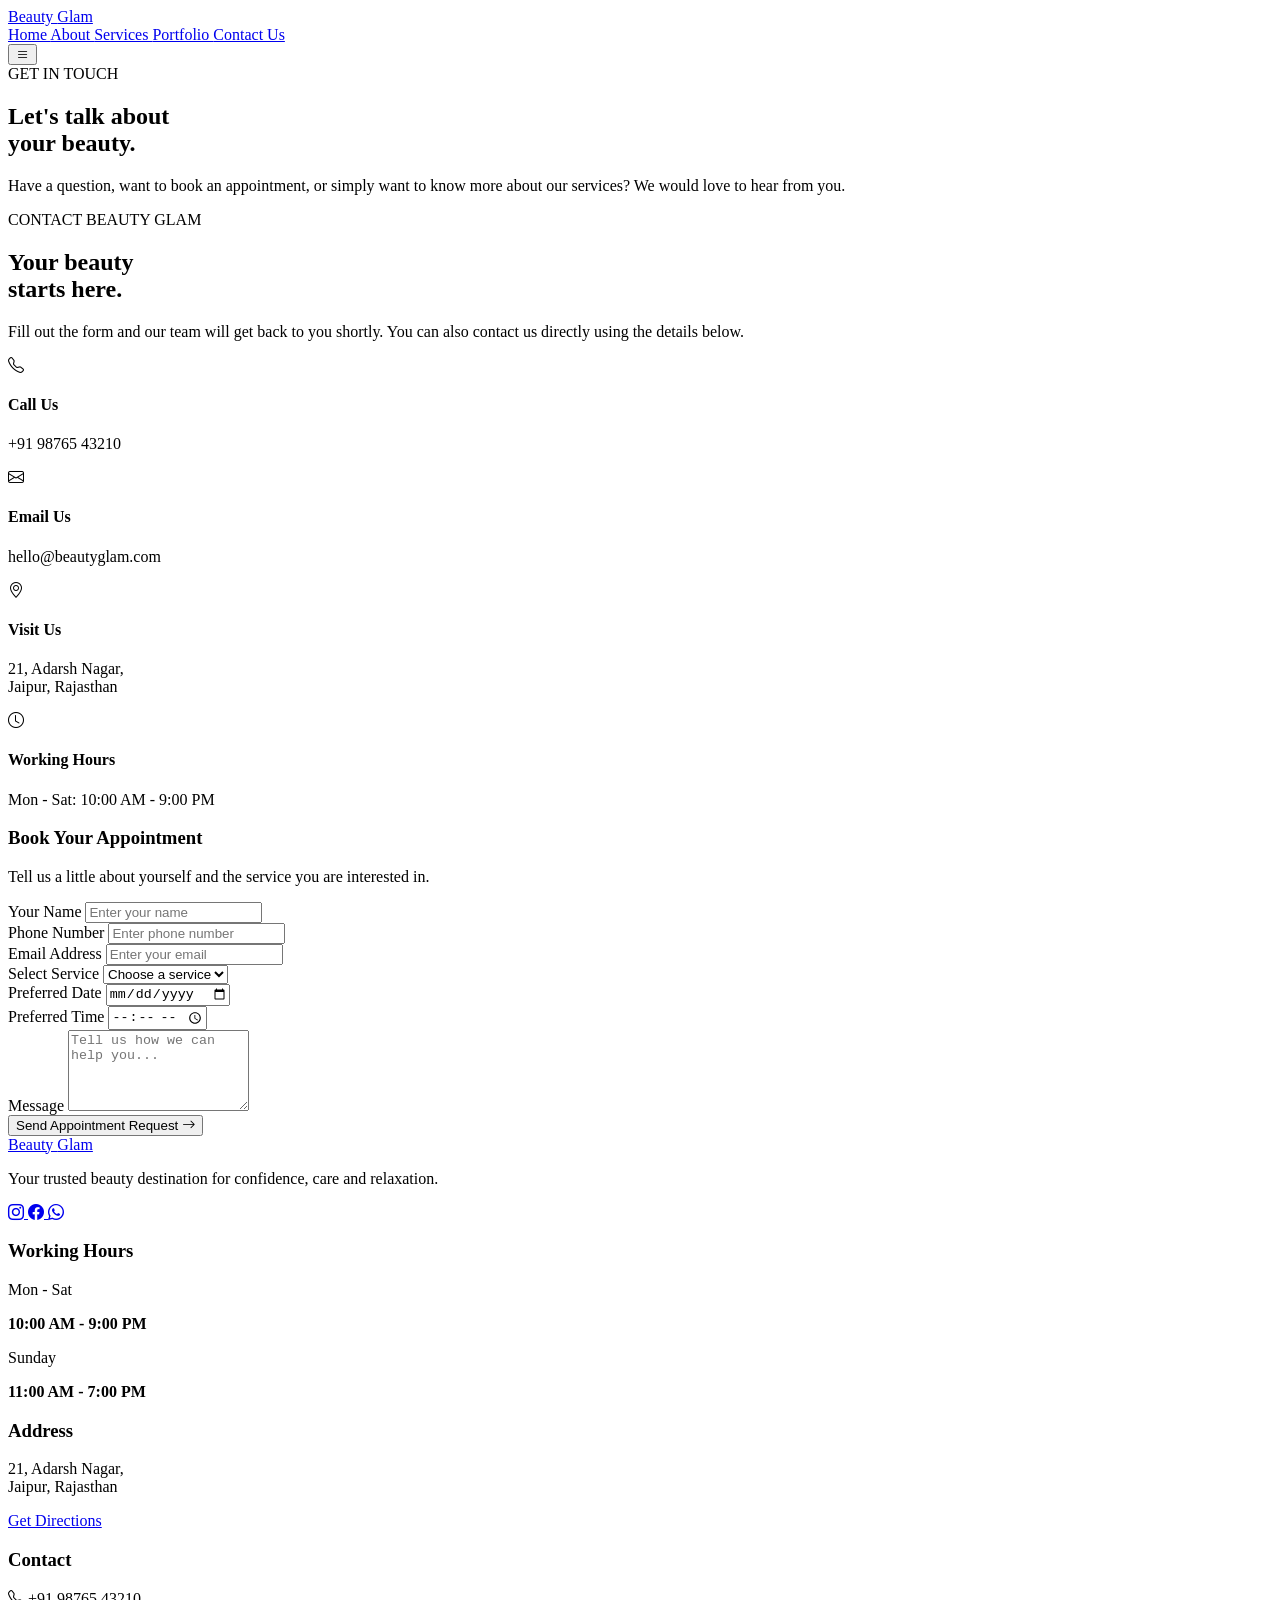
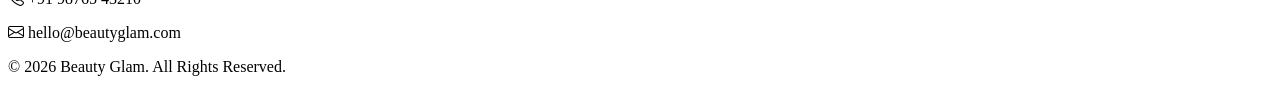
==== contact.html @ 262d93ad "Add files via upload" ====
<!DOCTYPE html>
<html lang="en">

<head>

    <meta charset="UTF-8">

    <meta name="viewport" content="width=device-width, initial-scale=1.0">

    <title>Contact Us | Beauty Glam</title>

    <!-- Google Fonts -->
    <link rel="preconnect" href="https://fonts.googleapis.com">
    <link rel="preconnect" href="https://fonts.gstatic.com" crossorigin>

    <link
        href="https://fonts.googleapis.com/css2?family=DM+Serif+Display&family=Poppins:wght@300;400;500;600;700&display=swap"
        rel="stylesheet">

    <!-- Bootstrap Icons -->
    <link
        rel="stylesheet"
        href="https://cdn.jsdelivr.net/npm/bootstrap-icons@1.11.3/font/bootstrap-icons.min.css">

    <!-- Main CSS -->
    <link rel="stylesheet" href="./css/style.css">

</head>

<body>


<!-- =========================================
     HEADER / NAVBAR
========================================= -->

<header class="navbar">

    <div class="container nav-container">

        <!-- Logo -->

        <a href="index.html" class="logo">
            Beauty <span>Glam</span>
        </a>


        <!-- Navigation -->

        <nav class="nav-menu">

            <a href="index.html">
                Home
            </a>

            <a href="index.html#about">
                About
            </a>

            <a href="index.html#services">
                Services
            </a>

            <a href="index.html#portfolio">
                Portfolio
            </a>

            <a href="contact.html" class="contact-btn active-contact">
                Contact Us
            </a>

        </nav>


        <!-- Mobile Menu Icon -->

        <button class="menu-btn">

            <i class="bi bi-list"></i>

        </button>

    </div>

</header>



<!-- =========================================
     CONTACT HERO
========================================= -->

<section class="contact-page-hero">

    <div class="container">

        <span class="section-label">
            GET IN TOUCH
        </span>

        <h1>
            Let's talk about<br>
            <span>your beauty.</span>
        </h1>

        <p>
            Have a question, want to book an appointment,
            or simply want to know more about our services?
            We would love to hear from you.
        </p>

    </div>

</section>



<!-- =========================================
     CONTACT FORM SECTION
========================================= -->

<section class="contact-form-section">

    <div class="container contact-container">


        <!-- ===============================
             LEFT CONTENT
        ================================ -->

        <div class="contact-info">

            <span class="section-label">
                CONTACT BEAUTY GLAM
            </span>

            <h2>
                Your beauty<br>
                <span>starts here.</span>
            </h2>

            <p>
                Fill out the form and our team will get
                back to you shortly. You can also contact
                us directly using the details below.
            </p>


            <!-- Phone -->

            <div class="contact-details">

                <div class="contact-detail">

                    <div class="detail-icon">

                        <i class="bi bi-telephone"></i>

                    </div>

                    <div>

                        <h4>
                            Call Us
                        </h4>

                        <p>
                            +91 98765 43210
                        </p>

                    </div>

                </div>


                <!-- Email -->

                <div class="contact-detail">

                    <div class="detail-icon">

                        <i class="bi bi-envelope"></i>

                    </div>

                    <div>

                        <h4>
                            Email Us
                        </h4>

                        <p>
                            hello@beautyglam.com
                        </p>

                    </div>

                </div>


                <!-- Address -->

                <div class="contact-detail">

                    <div class="detail-icon">

                        <i class="bi bi-geo-alt"></i>

                    </div>

                    <div>

                        <h4>
                            Visit Us
                        </h4>

                        <p>
                            21, Adarsh Nagar,<br>
                            Jaipur, Rajasthan
                        </p>

                    </div>

                </div>


                <!-- Working Hours -->

                <div class="contact-detail">

                    <div class="detail-icon">

                        <i class="bi bi-clock"></i>

                    </div>

                    <div>

                        <h4>
                            Working Hours
                        </h4>

                        <p>
                            Mon - Sat: 10:00 AM - 9:00 PM
                        </p>

                    </div>

                </div>

            </div>

        </div>



        <!-- ===============================
             CONTACT FORM
        ================================ -->

        <div class="contact-form-box">

            <h3>
                Book Your Appointment
            </h3>

            <p>
                Tell us a little about yourself and
                the service you are interested in.
            </p>


            <form>


                <!-- Name + Phone -->

                <div class="form-row">

                    <div class="form-group">

                        <label for="name">
                            Your Name
                        </label>

                        <input
                            type="text"
                            id="name"
                            placeholder="Enter your name"
                            required>

                    </div>


                    <div class="form-group">

                        <label for="phone">
                            Phone Number
                        </label>

                        <input
                            type="tel"
                            id="phone"
                            placeholder="Enter phone number"
                            required>

                    </div>

                </div>


                <!-- Email -->

                <div class="form-group">

                    <label for="email">
                        Email Address
                    </label>

                    <input
                        type="email"
                        id="email"
                        placeholder="Enter your email"
                        required>

                </div>


                <!-- Service -->

                <div class="form-group">

                    <label for="service">
                        Select Service
                    </label>

                    <select id="service" required>

                        <option value="">
                            Choose a service
                        </option>

                        <option value="facial">
                            Facial
                        </option>

                        <option value="makeup">
                            Makeup
                        </option>

                        <option value="lashes">
                            Lashes & Brows
                        </option>

                        <option value="hair">
                            Hair Styling
                        </option>

                        <option value="bridal">
                            Bridal Makeup
                        </option>

                        <option value="other">
                            Other
                        </option>

                    </select>

                </div>


                <!-- Date -->

                <div class="form-row">

                    <div class="form-group">

                        <label for="date">
                            Preferred Date
                        </label>

                        <input
                            type="date"
                            id="date">

                    </div>


                    <div class="form-group">

                        <label for="time">
                            Preferred Time
                        </label>

                        <input
                            type="time"
                            id="time">

                    </div>

                </div>


                <!-- Message -->

                <div class="form-group">

                    <label for="message">
                        Message
                    </label>

                    <textarea
                        id="message"
                        rows="5"
                        placeholder="Tell us how we can help you..."></textarea>

                </div>


                <!-- Submit -->

                <button
                    type="submit"
                    class="form-submit">

                    Send Appointment Request

                    <i class="bi bi-arrow-right"></i>

                </button>

            </form>

        </div>

    </div>

</section>



<!-- =========================================
     FOOTER
========================================= -->

<footer class="footer">

    <div class="container footer-grid">


        <!-- Brand -->

        <div class="footer-brand">

            <a href="index.html" class="logo">
                Beauty <span>Glam</span>
            </a>

            <p>
                Your trusted beauty destination for
                confidence, care and relaxation.
            </p>


            <div class="social-icons">

                <a href="#">
                    <i class="bi bi-instagram"></i>
                </a>

                <a href="#">
                    <i class="bi bi-facebook"></i>
                </a>

                <a href="#">
                    <i class="bi bi-whatsapp"></i>
                </a>

            </div>

        </div>


        <!-- Working Hours -->

        <div class="footer-column">

            <h3>
                Working Hours
            </h3>

            <p>
                Mon - Sat
            </p>

            <strong>
                10:00 AM - 9:00 PM
            </strong>

            <p>
                Sunday
            </p>

            <strong>
                11:00 AM - 7:00 PM
            </strong>

        </div>


        <!-- Address -->

        <div class="footer-column">

            <h3>
                Address
            </h3>

            <p>
                21, Adarsh Nagar,<br>
                Jaipur, Rajasthan
            </p>

            <a href="#">
                Get Directions
            </a>

        </div>


        <!-- Contact -->

        <div class="footer-column">

            <h3>
                Contact
            </h3>

            <p>
                <i class="bi bi-telephone"></i>
                +91 98765 43210
            </p>

            <p>
                <i class="bi bi-envelope"></i>
                hello@beautyglam.com
            </p>

        </div>

    </div>


    <!-- Copyright -->

    <div class="footer-bottom">

        <div class="container">

            <p>
                © 2026 Beauty Glam. All Rights Reserved.
            </p>

        </div>

    </div>

</footer>


</body>

</html>
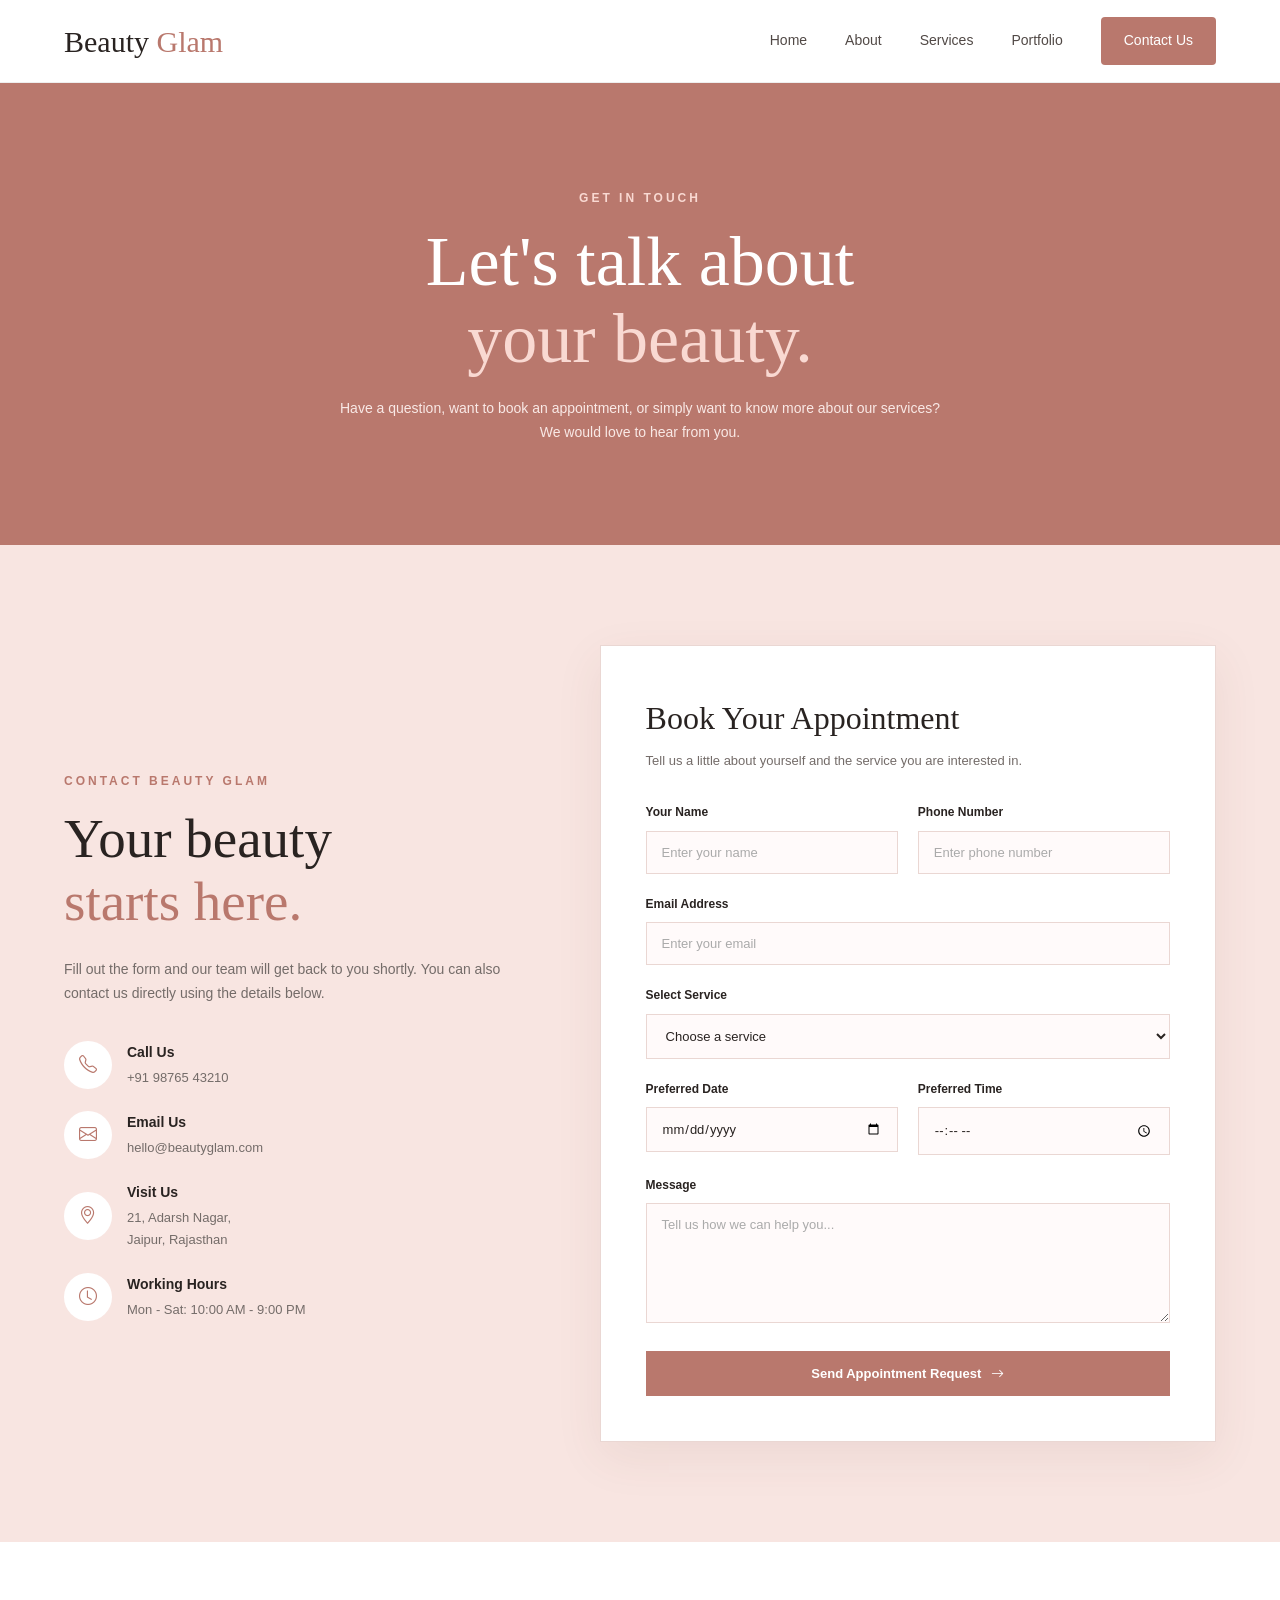
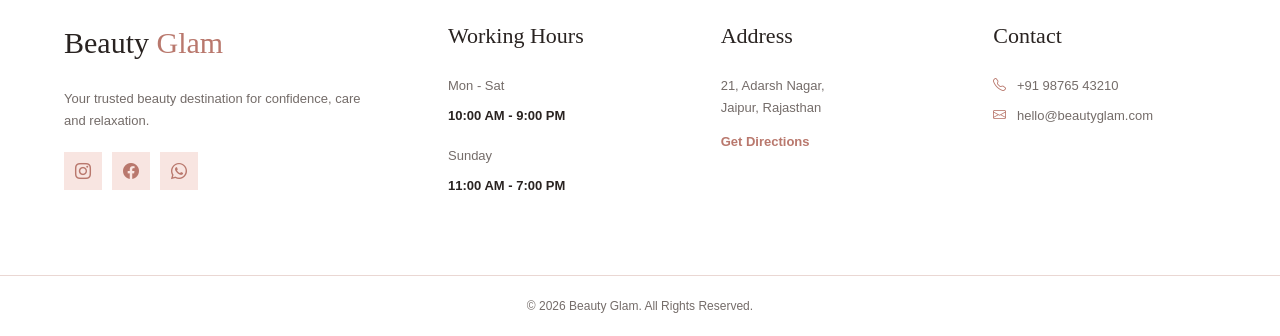
==== commit ae31ed69: "Fix HTML encoding issues in contact.html" ====
--- a/contact.html
+++ b/contact.html
@@ -23,7 +23,7 @@
         href="https://cdn.jsdelivr.net/npm/bootstrap-icons@1.11.3/font/bootstrap-icons.min.css">
 
     <!-- Main CSS -->
-    <link rel="stylesheet" href="./css/style.css">
+    <link rel="stylesheet" href="style.css">
 
 </head>
 
@@ -570,4 +570,4 @@
 
 </body>
 
-</html>+</html>
--- a/style.css
+++ b/style.css
@@ -0,0 +1,1629 @@
+/* =========================================
+   ROOT
+========================================= */
+
+:root {
+
+    --dark-peach: #b9786d;
+    --light-peach: #f8e5e1;
+    --soft-pink: #f9eeec;
+
+    --white: #ffffff;
+    --black: #292321;
+    --gray: #746c69;
+
+    --border: #ead7d3;
+
+    --heading-font: "DM Serif Display", serif;
+    --body-font: "Poppins", sans-serif;
+}
+
+
+/* =========================================
+   RESET
+========================================= */
+
+* {
+    margin: 0;
+    padding: 0;
+    box-sizing: border-box;
+}
+
+html {
+    scroll-behavior: smooth;
+}
+
+body {
+    font-family: var(--body-font);
+    color: var(--black);
+    background: var(--white);
+    line-height: 1.7;
+}
+
+img {
+    width: 100%;
+    display: block;
+}
+
+a {
+    text-decoration: none;
+    color: inherit;
+}
+
+button {
+    font-family: inherit;
+}
+
+
+/* =========================================
+   CONTAINER
+========================================= */
+
+.container {
+    width: min(1180px, 90%);
+    margin: auto;
+}
+
+
+/* =========================================
+   NAVBAR
+========================================= */
+
+.navbar {
+    background: var(--white);
+    border-bottom: 1px solid #eeeeee;
+    position: sticky;
+    top: 0;
+    z-index: 999;
+}
+
+.nav-container {
+    min-height: 82px;
+
+    display: flex;
+    align-items: center;
+    justify-content: space-between;
+}
+
+
+/* Logo */
+
+.logo {
+    font-family: var(--heading-font);
+    font-size: 30px;
+    color: var(--black);
+}
+
+.logo span {
+    color: var(--dark-peach);
+}
+
+
+/* Navigation */
+
+.nav-menu {
+    display: flex;
+    align-items: center;
+    gap: 38px;
+}
+
+.nav-menu > a {
+    font-size: 14px;
+    font-weight: 500;
+    color: #514946;
+    transition: 0.3s ease;
+}
+
+.nav-menu > a:hover,
+.nav-menu > a.active {
+    color: var(--dark-peach);
+}
+
+
+/* Contact */
+
+.contact-btn {
+    background: var(--dark-peach) !important;
+    color: var(--white) !important;
+
+    padding: 12px 23px;
+
+    border-radius: 4px;
+}
+
+.contact-btn:hover {
+    background: var(--black) !important;
+}
+
+
+/* Mobile menu */
+
+.menu-btn {
+    display: none;
+
+    border: none;
+    background: transparent;
+
+    font-size: 28px;
+    cursor: pointer;
+
+    color: var(--black);
+}
+
+
+/* =========================================
+   HERO
+========================================= */
+
+.hero {
+    background: var(--dark-peach);
+    color: var(--white);
+
+    min-height: 650px;
+
+    display: flex;
+    align-items: center;
+}
+
+.hero-container {
+
+    display: grid;
+    grid-template-columns: 1fr 0.85fr;
+
+    gap: 70px;
+
+    align-items: center;
+
+    padding: 80px 0;
+}
+
+
+.small-title,
+.section-label {
+
+    display: inline-block;
+
+    font-size: 12px;
+    font-weight: 600;
+
+    letter-spacing: 3px;
+    text-transform: uppercase;
+
+    margin-bottom: 15px;
+}
+
+
+.hero h1 {
+
+    font-family: var(--heading-font);
+
+    font-size: clamp(50px, 6vw, 78px);
+
+    font-weight: 400;
+
+    line-height: 1.08;
+
+    margin-bottom: 25px;
+}
+
+.hero h1 span {
+    color: #f9d9d2;
+}
+
+
+.hero p {
+
+    max-width: 520px;
+
+    color: #f9e9e6;
+
+    font-size: 16px;
+
+    margin-bottom: 35px;
+}
+
+
+/* Hero Image */
+
+.image-frame {
+
+    height: 500px;
+
+    overflow: hidden;
+
+    border-radius: 2px;
+
+    border: 5px solid rgba(232, 226, 229, 0.856);
+}
+
+.image-frame img {
+
+    height: 100%;
+
+    object-fit: cover;
+
+}
+
+
+/* =========================================
+   BUTTONS
+========================================= */
+
+.primary-btn {
+
+    display: inline-flex;
+
+    align-items: center;
+
+    gap: 12px;
+
+    padding: 14px 24px;
+
+    background: var(--white);
+
+    color: var(--dark-peach);
+
+    font-size: 13px;
+    font-weight: 600;
+
+    transition: 0.3s ease;
+}
+
+.primary-btn:hover {
+
+    background: var(--black);
+
+    color: var(--white);
+}
+
+
+.outline-btn {
+
+    display: inline-flex;
+
+    align-items: center;
+
+    justify-content: center;
+
+    padding: 13px 25px;
+
+    border: 1px solid var(--dark-peach);
+
+    color: var(--dark-peach);
+
+    font-size: 13px;
+
+    font-weight: 600;
+
+    transition: 0.3s ease;
+}
+
+.outline-btn:hover {
+
+    background: var(--dark-peach);
+
+    color: var(--white);
+}
+
+
+/* =========================================
+   GENERAL SECTION
+========================================= */
+
+.section-padding {
+    padding: 100px 0;
+}
+
+.section-heading {
+    text-align: center;
+
+    max-width: 650px;
+
+    margin: 0 auto 55px;
+}
+
+.section-heading .section-label {
+
+    color: var(--dark-peach);
+}
+
+.section-heading h2 {
+
+    font-family: var(--heading-font);
+
+    font-size: clamp(38px, 5vw, 55px);
+
+    font-weight: 400;
+
+    line-height: 1.15;
+
+    margin-bottom: 18px;
+}
+
+.section-heading h2 span {
+    color: var(--dark-peach);
+}
+
+.section-heading p {
+    color: var(--gray);
+}
+
+
+/* =========================================
+   ABOUT
+========================================= */
+
+.about {
+    background: var(--white);
+}
+
+.about-container {
+
+    display: grid;
+
+    grid-template-columns: 0.9fr 1fr;
+
+    gap: 80px;
+
+    align-items: center;
+}
+
+.about-image {
+
+    height: 530px;
+
+    overflow: hidden;
+}
+
+.about-image img {
+
+    height: 100%;
+
+    object-fit: cover;
+}
+
+.about-content .section-label {
+    color: var(--dark-peach);
+}
+
+.about-content h2 {
+
+    font-family: var(--heading-font);
+
+    font-size: 55px;
+
+    font-weight: 400;
+
+    line-height: 1.15;
+
+    margin-bottom: 25px;
+}
+
+.about-content h2 span {
+    color: var(--dark-peach);
+}
+
+.about-content p {
+
+    color: var(--gray);
+
+    margin-bottom: 18px;
+
+    max-width: 540px;
+}
+
+.about-content .outline-btn {
+    margin-top: 15px;
+}
+
+
+/* =========================================
+   SERVICES
+========================================= */
+
+.services {
+    background: var(--light-peach);
+}
+
+
+.services-grid {
+
+    display: grid;
+
+    grid-template-columns: repeat(3, 1fr);
+
+    gap: 25px;
+}
+
+
+.service-card {
+
+    background: var(--white);
+
+    transition: 0.35s ease;
+
+    border: 1px solid transparent;
+}
+
+.service-card:hover {
+
+    transform: translateY(-8px);
+
+    border-color: var(--dark-peach);
+}
+
+
+.service-image {
+
+    height: 250px;
+
+    overflow: hidden;
+    
+}
+
+.service-image img {
+
+    height: 100%;
+
+    object-fit: cover;
+
+    transition: 0.5s ease;
+}
+
+.service-card:hover .service-image img {
+    transform: scale(1.05);
+}
+
+
+.service-content {
+    padding: 30px;
+}
+
+
+.service-icon {
+
+    width: 45px;
+    height: 45px;
+
+    border-radius: 50%;
+
+    background: var(--light-peach);
+
+    color: var(--dark-peach);
+
+    display: flex;
+
+    align-items: center;
+    justify-content: center;
+
+    margin-bottom: 18px;
+}
+
+
+.service-content h3 {
+
+    font-family: var(--heading-font);
+
+    font-size: 28px;
+
+    font-weight: 400;
+
+    margin-bottom: 10px;
+}
+
+
+.service-content p {
+
+    color: var(--gray);
+
+    font-size: 14px;
+
+    margin-bottom: 18px;
+}
+
+
+.service-content a {
+
+    color: var(--dark-peach);
+
+    font-size: 13px;
+
+    font-weight: 600;
+}
+
+
+.service-content a i {
+    margin-left: 5px;
+}
+
+
+.services-button {
+    text-align: center;
+
+    margin-top: 50px;
+}
+
+
+/* =========================================
+   TESTIMONIALS
+========================================= */
+
+.testimonials {
+
+    background: var(--dark-peach);
+
+    color: var(--white);
+}
+
+
+.light-heading .section-label {
+    color: #f9d9d2;
+}
+
+.light-heading h2 span {
+    color: #f9d9d2;
+}
+
+.light-heading p {
+    color: #f9e9e6;
+}
+
+
+.testimonial-grid {
+
+    display: grid;
+
+    grid-template-columns: repeat(3, 1fr);
+
+    gap: 25px;
+}
+
+
+.testimonial-card {
+
+    background: rgba(255,255,255,0.12);
+
+    padding: 35px;
+
+    border: 1px solid rgba(255,255,255,0.15);
+
+    transition: 0.3s ease;
+}
+
+.testimonial-card:hover {
+    transform: translateY(-5px);
+}
+
+
+.stars {
+
+    color: #ffe2a8;
+
+    letter-spacing: 4px;
+
+    margin-bottom: 20px;
+}
+
+
+.testimonial-card > p {
+
+    font-size: 14px;
+
+    line-height: 1.9;
+
+    color: #fff5f3;
+
+    margin-bottom: 25px;
+}
+
+
+.client {
+
+    display: flex;
+
+    align-items: center;
+
+    gap: 14px;
+}
+
+
+.client-avatar {
+
+    width: 45px;
+    height: 45px;
+
+    border-radius: 50%;
+
+    background: var(--white);
+
+    color: var(--dark-peach);
+
+    display: flex;
+
+    align-items: center;
+    justify-content: center;
+
+    font-weight: 600;
+}
+
+
+.client h4 {
+
+    font-size: 14px;
+
+    font-weight: 600;
+}
+
+.client span {
+
+    font-size: 11px;
+
+    color: #f9d9d2;
+}
+
+
+/* =========================================
+   WHY US
+========================================= */
+
+.why-us {
+    background: var(--white);
+}
+
+
+.why-grid {
+
+    display: grid;
+
+    grid-template-columns: repeat(4, 1fr);
+
+    gap: 25px;
+}
+
+
+.why-card {
+
+    padding: 35px 25px;
+
+    text-align: center;
+
+    border: 1px solid var(--border);
+
+    transition: 0.3s ease;
+}
+
+
+.why-card:hover {
+
+    transform: translateY(-7px);
+
+    border-color: var(--dark-peach);
+}
+
+
+.why-icon {
+
+    width: 60px;
+    height: 60px;
+
+    margin: 0 auto 20px;
+
+    border-radius: 50%;
+
+    background: var(--light-peach);
+
+    color: var(--dark-peach);
+
+    display: flex;
+
+    align-items: center;
+    justify-content: center;
+
+    font-size: 23px;
+}
+
+
+.why-card h3 {
+
+    font-family: var(--heading-font);
+
+    font-size: 24px;
+
+    font-weight: 400;
+
+    margin-bottom: 10px;
+}
+
+
+.why-card p {
+
+    color: var(--gray);
+
+    font-size: 13px;
+}
+
+
+/* =========================================
+   PORTFOLIO
+========================================= */
+
+.portfolio {
+
+    background: var(--soft-pink);
+}
+
+
+.portfolio-grid {
+
+    display: grid;
+
+    grid-template-columns: 1.5fr 1fr 1fr;
+
+    gap: 18px;
+
+    height: 480px;
+}
+
+
+.portfolio-item {
+
+    overflow: hidden;
+}
+
+.portfolio-item img {
+
+    width: 100%;
+    height: 100%;
+
+    object-fit: cover;
+
+    transition: 0.5s ease;
+}
+
+
+.portfolio-item:hover img {
+    transform: scale(1.05);
+}
+
+
+/* =========================================
+   CTA
+========================================= */
+
+.cta {
+
+    padding: 100px 20px;
+
+    text-align: center;
+
+    background: var(--light-peach);
+}
+
+
+.cta .section-label {
+    color: var(--dark-peach);
+}
+
+
+.cta h2 {
+
+    font-family: var(--heading-font);
+
+    font-size: clamp(40px, 5vw, 60px);
+
+    font-weight: 400;
+
+    line-height: 1.15;
+
+    margin-bottom: 18px;
+}
+
+
+.cta p {
+
+    color: var(--gray);
+
+    margin-bottom: 30px;
+}
+
+
+/* =========================================
+   FOOTER
+========================================= */
+
+.footer {
+
+    background: var(--white);
+
+    padding-top: 75px;
+}
+
+
+.footer-grid {
+
+    display: grid;
+
+    grid-template-columns: 1.5fr 1fr 1fr 1fr;
+
+    gap: 50px;
+
+    padding-bottom: 60px;
+}
+
+
+.footer-brand p {
+
+    color: var(--gray);
+
+    font-size: 13px;
+
+    max-width: 300px;
+
+    margin: 20px 0;
+}
+
+
+.social-icons {
+
+    display: flex;
+
+    gap: 10px;
+}
+
+
+.social-icons a {
+
+    width: 38px;
+    height: 38px;
+
+    display: flex;
+
+    align-items: center;
+    justify-content: center;
+
+    background: var(--light-peach);
+
+    color: var(--dark-peach);
+
+    transition: 0.3s ease;
+}
+
+
+.social-icons a:hover {
+
+    background: var(--dark-peach);
+
+    color: var(--white);
+}
+
+
+.footer-column h3 {
+
+    font-family: var(--heading-font);
+
+    font-size: 22px;
+
+    font-weight: 400;
+
+    margin-bottom: 20px;
+}
+
+
+.footer-column p {
+
+    color: var(--gray);
+
+    font-size: 13px;
+
+    margin-bottom: 8px;
+}
+
+
+.footer-column strong {
+
+    display: block;
+
+    font-size: 13px;
+
+    margin-bottom: 18px;
+}
+
+
+.footer-column a {
+
+    color: var(--dark-peach);
+
+    font-size: 13px;
+
+    font-weight: 600;
+}
+
+
+.footer-column i {
+    color: var(--dark-peach);
+
+    margin-right: 7px;
+}
+
+
+.footer-bottom {
+
+    border-top: 1px solid var(--border);
+
+    padding: 20px 0;
+}
+
+
+.footer-bottom p {
+
+    color: var(--gray);
+
+    font-size: 12px;
+
+    text-align: center;
+}
+
+
+/* =========================================
+   TABLET
+========================================= */
+
+@media (max-width: 992px) {
+
+    .nav-menu {
+        gap: 20px;
+    }
+
+    .hero-container {
+
+        grid-template-columns: 1fr 0.8fr;
+
+        gap: 35px;
+    }
+
+    .about-container {
+        gap: 40px;
+    }
+
+    .about-content h2 {
+        font-size: 45px;
+    }
+
+    .services-grid {
+        grid-template-columns: repeat(2, 1fr);
+    }
+
+    .testimonial-grid {
+        grid-template-columns: repeat(2, 1fr);
+    }
+
+    .why-grid {
+        grid-template-columns: repeat(2, 1fr);
+    }
+
+    .footer-grid {
+        grid-template-columns: repeat(2, 1fr);
+    }
+
+}
+
+
+/* =========================================
+   MOBILE
+========================================= */
+
+@media (max-width: 768px) {
+
+    .container {
+        width: 92%;
+    }
+
+
+    /* Navbar */
+
+    .nav-container {
+        min-height: 70px;
+    }
+
+    .logo {
+        font-size: 26px;
+    }
+
+    .nav-menu {
+        display: none;
+    }
+
+    .menu-btn {
+        display: block;
+    }
+
+
+    /* Hero */
+
+    .hero {
+        min-height: auto;
+    }
+
+    .hero-container {
+
+        grid-template-columns: 1fr;
+
+        padding: 65px 0;
+
+        gap: 45px;
+    }
+
+    .hero h1 {
+        font-size: 52px;
+    }
+
+    .hero p {
+        font-size: 14px;
+    }
+
+    .image-frame {
+        height: 400px;
+    }
+
+
+    /* General */
+
+    .section-padding {
+        padding: 70px 0;
+    }
+
+    .section-heading {
+        margin-bottom: 40px;
+    }
+
+
+    /* About */
+
+    .about-container {
+
+        grid-template-columns: 1fr;
+
+        gap: 40px;
+    }
+
+    .about-image {
+        height: 400px;
+    }
+
+    .about-content h2 {
+        font-size: 43px;
+    }
+
+
+    /* Services */
+
+    .services-grid {
+        grid-template-columns: 1fr;
+    }
+
+
+    /* Testimonials */
+
+    .testimonial-grid {
+        grid-template-columns: 1fr;
+    }
+
+
+    /* Why */
+
+    .why-grid {
+        grid-template-columns: 1fr;
+    }
+
+
+    /* Portfolio */
+
+    .portfolio-grid {
+
+        grid-template-columns: 1fr;
+
+        height: auto;
+    }
+
+    .portfolio-item,
+    .portfolio-item.large {
+
+        height: 350px;
+    }
+
+
+    /* CTA */
+
+    .cta {
+        padding: 75px 20px;
+    }
+
+
+    /* Footer */
+
+    .footer-grid {
+
+        grid-template-columns: 1fr;
+
+        gap: 35px;
+
+        padding-bottom: 45px;
+    }
+
+}
+
+
+/* =========================================
+   SMALL MOBILE
+========================================= */
+
+@media (max-width: 480px) {
+
+    .hero h1 {
+        font-size: 44px;
+    }
+
+    .about-content h2 {
+        font-size: 38px;
+    }
+
+    .section-heading h2 {
+        font-size: 38px;
+    }
+
+    .image-frame {
+        height: 330px;
+    }
+
+    .about-image {
+        height: 330px;
+    }
+
+    .service-image {
+        height: 220px;
+    }
+
+    .portfolio-item,
+    .portfolio-item.large {
+        height: 280px;
+    }
+
+}
+
+
+/*--------------------
+ contact form
+----------------------*/
+
+/* =========================================
+   CONTACT PAGE HERO
+========================================= */
+
+.contact-page-hero {
+
+    background: var(--dark-peach);
+
+    color: var(--white);
+
+    text-align: center;
+
+    padding: 100px 20px;
+}
+
+
+.contact-page-hero .section-label {
+
+    color: #f9d9d2;
+
+}
+
+
+.contact-page-hero h1 {
+
+    font-family: var(--heading-font);
+
+    font-size: clamp(48px, 6vw, 70px);
+
+    font-weight: 400;
+
+    line-height: 1.1;
+
+    margin-bottom: 20px;
+}
+
+
+.contact-page-hero h1 span {
+
+    color: #f9d9d2;
+
+}
+
+
+.contact-page-hero p {
+
+    max-width: 600px;
+
+    margin: auto;
+
+    color: #f9e9e6;
+
+    font-size: 14px;
+}
+
+
+
+/* =========================================
+   CONTACT FORM PAGE
+========================================= */
+
+.contact-form-section {
+
+    background: var(--light-peach);
+
+    padding: 100px 0;
+}
+
+
+.contact-container {
+
+    display: grid;
+
+    grid-template-columns: 0.85fr 1.15fr;
+
+    gap: 80px;
+
+    align-items: center;
+}
+
+
+
+/* =========================================
+   CONTACT INFORMATION
+========================================= */
+
+.contact-info .section-label {
+
+    color: var(--dark-peach);
+}
+
+
+.contact-info h2 {
+
+    font-family: var(--heading-font);
+
+    font-size: 55px;
+
+    font-weight: 400;
+
+    line-height: 1.15;
+
+    margin-bottom: 25px;
+}
+
+
+.contact-info h2 span {
+
+    color: var(--dark-peach);
+}
+
+
+.contact-info > p {
+
+    color: var(--gray);
+
+    font-size: 14px;
+
+    max-width: 480px;
+
+    margin-bottom: 35px;
+}
+
+
+.contact-details {
+
+    display: flex;
+
+    flex-direction: column;
+
+    gap: 22px;
+}
+
+
+.contact-detail {
+
+    display: flex;
+
+    align-items: center;
+
+    gap: 15px;
+}
+
+
+.detail-icon {
+
+    width: 48px;
+
+    height: 48px;
+
+    flex-shrink: 0;
+
+    display: flex;
+
+    align-items: center;
+
+    justify-content: center;
+
+    background: var(--white);
+
+    color: var(--dark-peach);
+
+    border-radius: 50%;
+
+    font-size: 18px;
+}
+
+
+.contact-detail h4 {
+
+    font-size: 14px;
+
+    margin-bottom: 2px;
+}
+
+
+.contact-detail p {
+
+    color: var(--gray);
+
+    font-size: 13px;
+}
+
+
+
+/* =========================================
+   FORM
+========================================= */
+
+.contact-form-box {
+
+    background: var(--white);
+
+    padding: 45px;
+
+    border: 1px solid var(--border);
+
+    box-shadow:
+        0 15px 45px rgba(100, 60, 50, 0.08);
+}
+
+
+.contact-form-box h3 {
+
+    font-family: var(--heading-font);
+
+    font-size: 32px;
+
+    font-weight: 400;
+
+    margin-bottom: 5px;
+}
+
+
+.contact-form-box > p {
+
+    color: var(--gray);
+
+    font-size: 13px;
+
+    margin-bottom: 30px;
+}
+
+
+.form-row {
+
+    display: grid;
+
+    grid-template-columns: 1fr 1fr;
+
+    gap: 20px;
+}
+
+
+.form-group {
+
+    margin-bottom: 20px;
+}
+
+
+.form-group label {
+
+    display: block;
+
+    font-size: 12px;
+
+    font-weight: 600;
+
+    margin-bottom: 8px;
+
+    color: var(--black);
+}
+
+
+.form-group input,
+.form-group select,
+.form-group textarea {
+
+    width: 100%;
+
+    border: 1px solid var(--border);
+
+    background: #fffafa;
+
+    padding: 13px 15px;
+
+    font-family: var(--body-font);
+
+    font-size: 13px;
+
+    color: var(--black);
+
+    outline: none;
+
+    transition: 0.3s ease;
+}
+
+
+.form-group textarea {
+
+    resize: vertical;
+
+    min-height: 120px;
+}
+
+
+.form-group input:focus,
+.form-group select:focus,
+.form-group textarea:focus {
+
+    border-color: var(--dark-peach);
+
+    background: var(--white);
+}
+
+
+.form-group input::placeholder,
+.form-group textarea::placeholder {
+
+    color: #aaa;
+}
+
+
+
+/* =========================================
+   FORM BUTTON
+========================================= */
+
+.form-submit {
+
+    width: 100%;
+
+    border: none;
+
+    background: var(--dark-peach);
+
+    color: var(--white);
+
+    padding: 15px 25px;
+
+    font-family: var(--body-font);
+
+    font-size: 13px;
+
+    font-weight: 600;
+
+    cursor: pointer;
+
+    display: flex;
+
+    align-items: center;
+
+    justify-content: center;
+
+    gap: 10px;
+
+    transition: 0.3s ease;
+}
+
+
+.form-submit:hover {
+
+    background: var(--black);
+}
+
+
+
+/* =========================================
+   CONTACT PAGE MOBILE
+========================================= */
+
+@media (max-width: 768px) {
+
+    .contact-page-hero {
+
+        padding: 75px 20px;
+    }
+
+
+    .contact-page-hero h1 {
+
+        font-size: 48px;
+    }
+
+
+    .contact-form-section {
+
+        padding: 70px 0;
+    }
+
+
+    .contact-container {
+
+        grid-template-columns: 1fr;
+
+        gap: 50px;
+    }
+
+
+    .contact-info h2 {
+
+        font-size: 43px;
+    }
+
+
+    .contact-form-box {
+
+        padding: 30px 22px;
+    }
+
+
+    .form-row {
+
+        grid-template-columns: 1fr;
+
+        gap: 0;
+    }
+
+}
+
+
+
+/* =========================================
+   SMALL MOBILE
+========================================= */
+
+@media (max-width: 480px) {
+
+    .contact-page-hero h1 {
+
+        font-size: 40px;
+    }
+
+
+    .contact-info h2 {
+
+        font-size: 38px;
+    }
+
+
+    .contact-form-box {
+
+        padding: 25px 18px;
+    }
+
+
+    .contact-form-box h3 {
+
+        font-size: 27px;
+    }
+
+}
